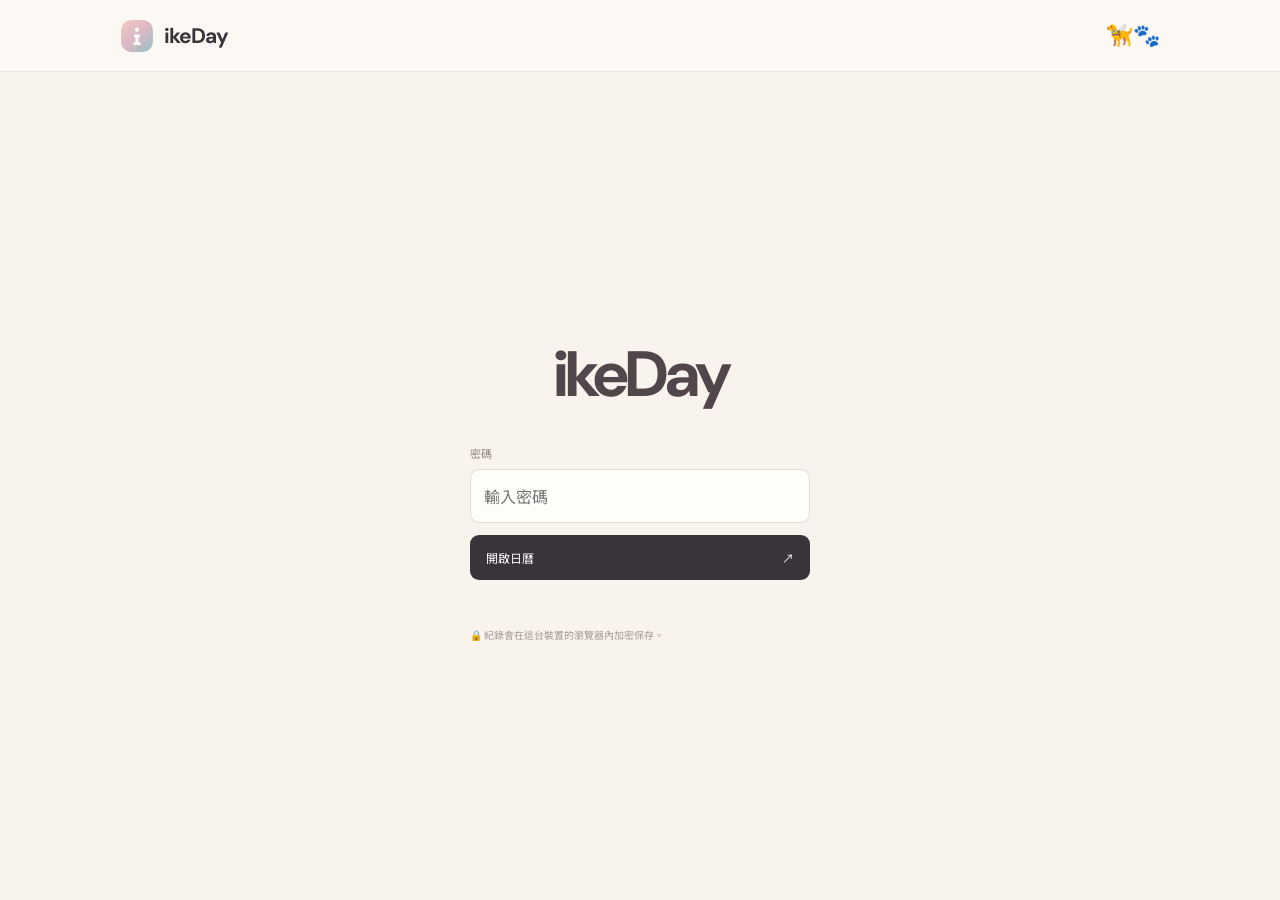
==== ikeDay/index.html @ a6bdac13 "Move subscription counter below yearly attendance and simplify label" ====
<!doctype html>
<html lang="zh-Hant">
<head>
  <meta charset="utf-8">
  <meta name="viewport" content="width=device-width, initial-scale=1, viewport-fit=cover">
  <meta name="theme-color" content="#f8f3ed">
  <title>ikeDay</title>
  <link rel="icon" href="./icon.svg" type="image/svg+xml">
  <link rel="shortcut icon" href="./icon.svg" type="image/svg+xml">
  <link rel="apple-touch-icon" sizes="180x180" href="./apple-touch-icon.png">
  <link rel="manifest" href="./site.webmanifest">
  <link rel="stylesheet" href="./styles.css">
</head>
<body>
  <header class="topbar">
    <a class="brand" href="./" aria-label="ikeDay home"><img src="./icon.svg" alt=""><span>ikeDay</span></a>
    <div class="paw-note" aria-label="dog and paw">🦮🐾</div>
  </header>
  <main>
    <section id="lockScreen" class="lock-screen">
      <div class="lock-copy">
        <h1 class="lock-brand">ikeDay</h1>
        <form id="unlockForm">
          <label for="password">密碼</label>
          <input id="password" type="password" autocomplete="current-password" placeholder="輸入密碼" required>
          <button type="submit">開啟日曆 <span>↗</span></button>
        </form>
        <p id="lockError" class="error" role="alert"></p>
        <p class="privacy-note">🔒 紀錄會在這台裝置的瀏覽器內加密保存。</p>
      </div>
    </section>
    <section id="tracker" hidden>
      <div class="intro-row">
        <div><h1>Little days, <em>big paws.</em></h1><p class="sub">2026.05.08 부터 💭</p></div>
      </div>
      <section class="calendar-card">
        <div class="calendar-head">
          <div><p class="eyebrow">YOUR CALENDAR</p><h2 id="monthLabel"></h2></div>
          <div class="month-nav"><button id="prevMonth" aria-label="上個月">‹</button><button id="nextMonth" aria-label="下個月">›</button></div>
        </div>
        <div class="weekdays"><span>日</span><span>一</span><span>二</span><span>三</span><span>四</span><span>五</span><span>六</span></div>
        <div id="calendar" class="calendar"></div>
        <div class="legend"><span><i class="yes-dot"></i> 🐾 有來</span></div>
      </section>
      <section id="markPanel" class="mark-panel" hidden>
        <div class="selected-date"><p class="eyebrow">SELECTED DAY</p><h2 id="selectedDate"></h2></div>
        <div class="mark-actions">
          <button id="markYes" class="mark-button yes">🐾 有來</button>
          <button id="clearMark" class="clear-button">取消標記</button>
        </div>
      </section>
      <section class="year-card">
        <div class="year-head"><div><h2>一年來了幾次？</h2><p>每個月收到訊息的天數 🐾</p></div><div class="year-total"><strong id="yearTotal">0</strong><span>天有來</span></div></div>
        <div id="yearChart" class="year-chart" role="img" aria-label="2026 每月有收到訊息的天數長條圖"></div>
      </section>
      <section class="subscription-card" aria-label="訂閱天數">
        <div class="subscription-copy">
          <span class="subscribe-label">subscribe by</span>
          <time datetime="2026-05-09" class="subscribe-date">2026.05.09</time>
        </div>
        <div class="subscription-count">
          <div class="year-progress" id="yearProgress" role="img" aria-label="今年已經過去的比例">
            <div class="year-progress-inner">
              <strong id="subscriptionDays">+192</strong>
              <span>days</span>
            </div>
          </div>
          <span id="yearProgressLabel" class="year-progress-label">2026 · 88%</span>
          <div class="subscription-face">૮ •𖥦• აᐝ</div>
        </div>
        <span class="bubble bubble-one" aria-hidden="true"></span>
        <span class="bubble bubble-two" aria-hidden="true"></span>
      </section>
      <section class="backup-card">
        <div><p class="eyebrow">YOUR DATA</p><h2>備份與還原</h2><p>JSON 會以密碼加密，匯入時使用相同密碼。</p></div>
        <div class="backup-actions"><button id="exportBtn">↓ 匯出 JSON</button><label class="import-button">↑ 匯入 JSON<input id="importFile" type="file" accept=".json,application/json"></label></div>
      </section>
      <button id="lockBtn" class="lock-button">鎖定日曆</button>

    </section>
  </main>
  <div id="toast" role="status"></div>
  <script src="./app.js"></script>
</body>
</html>
---- ikeDay/styles.css ----
@import url('https://fonts.googleapis.com/css2?family=DM+Mono:wght@400;500&family=DM+Sans:wght@400;500;600;700&family=Noto+Sans+TC:wght@400;500;600;700&display=swap');
:root{--ink:#39343a;--muted:#9c918d;--line:#eee5df;--paper:#fffdfa;--bg:#f8f3ed;--pink:#d99b94;--pink-light:#f8e8e3;--blue:#8da8b2;--blue-light:#eaf1f2}
*{box-sizing:border-box}body{margin:0;background:var(--bg);color:var(--ink);font-family:'Noto Sans TC',sans-serif}button,input{font:inherit}button{cursor:pointer}.topbar{height:72px;padding:0 max(22px,calc((100vw - 1040px)/2));display:flex;align-items:center;justify-content:space-between;border-bottom:1px solid var(--line);background:#fffdfa99}.brand{display:flex;align-items:center;gap:10px;color:var(--ink);text-decoration:none;font-weight:700;font-size:18px;letter-spacing:.4px}.brand img{width:40px;height:40px}.brand small{display:block;font:8px 'DM Mono';letter-spacing:1.2px;color:#a79a94;margin-top:3px}.paw-note{font-size:20px}.paw-note span{font-size:17px;margin-left:4px}main{max-width:900px;margin:0 auto;padding:48px 24px 25px}.lock-screen{min-height:calc(100vh - 145px);display:grid;grid-template-columns:1fr 1fr;gap:70px;align-items:center}.lock-art{height:390px;border-radius:190px 190px 24px 24px;background:linear-gradient(150deg,#f0d9d0,#e8e9e5 60%,#d7e3e3);position:relative;display:grid;place-items:center;overflow:hidden}.art-circle{position:absolute;width:230px;height:230px;top:58px;border-radius:50%;background:#f8e9ce;box-shadow:0 0 0 18px #fff2}.dog-emoji{position:relative;font-size:112px;transform:translateY(10px);filter:drop-shadow(0 10px 8px #59483c20)}.paw-emoji{position:absolute;right:75px;bottom:65px;font-size:43px;transform:rotate(-20deg)}.lock-copy{max-width:360px}.eyebrow{font:9px 'DM Mono';letter-spacing:1.6px;color:#b18a83;margin:0 0 10px}.lock-copy h1,.intro-row h1{font-size:clamp(38px,5vw,54px);line-height:1.13;letter-spacing:-1.5px;margin:0 0 16px}.lock-copy em,.intro-row em{font-family:Georgia,serif;font-weight:400;color:#c78e87}.intro{font-size:13px;color:#948984;line-height:1.9;margin:0 0 27px}.lock-copy form label{display:block;font:9px 'DM Mono';letter-spacing:1.4px;color:#928681;margin-bottom:8px}.lock-copy input{width:100%;padding:14px 13px;border:1px solid #e8ddd6;border-radius:9px;background:#fffdfa;outline:none}.lock-copy input:focus{border-color:#d4a19a;box-shadow:0 0 0 3px #eac6c044}.lock-copy form button{width:100%;margin-top:12px;padding:14px 16px;border:0;border-radius:9px;background:#39343a;color:white;text-align:left;font-size:12px}.lock-copy form button span{float:right}.privacy-note{font-size:10px;color:#a59a94;margin-top:20px}.error{font-size:11px;color:#b75f58;min-height:16px}#tracker{position:relative}.intro-row{display:flex;justify-content:space-between;align-items:center;margin-bottom:25px}.intro-row h1{font-size:40px;margin:0 0 8px}.sub{font-size:12px;color:#968b85;margin:0}.mascot{font-size:64px;position:relative;padding-right:12px}.mascot span{font-size:23px;position:absolute;right:0;bottom:0}.calendar-card,.mark-panel,.backup-card{background:var(--paper);border:1px solid var(--line);border-radius:16px;padding:24px 27px;margin-bottom:15px;box-shadow:0 5px 22px #59483c06}.calendar-head{display:flex;justify-content:space-between;align-items:center;margin-bottom:24px}.calendar-head h2,.backup-card h2{font-size:20px;margin:0}.month-nav{display:flex;gap:8px}.month-nav button{width:34px;height:34px;border:1px solid var(--line);border-radius:9px;background:white;color:#8c817c;font-size:21px}.weekdays,.calendar{display:grid;grid-template-columns:repeat(7,minmax(0,1fr));gap:7px}.weekdays{margin-bottom:8px}.weekdays span{text-align:center;font:10px 'DM Mono';color:#aaa09a;padding:7px}.day{height:68px;border:1px solid transparent;border-radius:10px;background:transparent;display:flex;flex-direction:column;align-items:center;justify-content:center;gap:5px;color:#5f5858}.day:disabled{opacity:.24;cursor:default}.day:not(:disabled):hover{background:#faf3ef}.day .num{font:12px 'DM Mono'}.day .mark{font-size:15px;line-height:1}.day.yes{background:var(--pink-light);border-color:#f1dcd6}.day.selected{outline:2px solid #c88e87;outline-offset:1px}.day.today .num{font-weight:700;color:#bf8079}.legend{display:flex;align-items:center;gap:18px;border-top:1px solid #f0eae5;margin-top:17px;padding-top:15px;font-size:10px;color:#8e8580}.legend span{display:flex;align-items:center;gap:6px}.yes-dot,.no-dot{width:8px;height:8px;border-radius:50%;display:inline-block}.yes-dot{background:var(--pink)}.legend-hint{margin-left:auto;color:#b1a7a1}.mark-panel{display:flex;align-items:center;justify-content:space-between;gap:20px}.selected-date h2{font:22px 'DM Mono';margin:0}.mark-actions{display:flex;align-items:center;gap:8px}.mark-button,.clear-button{border:0;border-radius:9px;padding:11px 15px;font-size:12px}.mark-button.yes{background:var(--pink-light);color:#a86e68}.clear-button{background:#f4f0ec;color:#928781}.backup-card{display:flex;justify-content:space-between;align-items:center;gap:20px}.backup-card h2{font-size:16px;margin:0 0 5px}.backup-card p:not(.eyebrow){font-size:10px;color:#a09690;margin:0}.backup-actions{display:flex;gap:8px;flex-shrink:0}.backup-actions button,.import-button{border:1px solid #e8ddd6;border-radius:9px;background:#fffdfa;color:#817671;padding:10px 13px;font-size:10px;cursor:pointer}.import-button input{display:none}footer{text-align:center;color:#b2a8a1;font:9px 'DM Mono';padding:15px}.lock-button{position:absolute;right:0;top:-3px;border:0;background:transparent;color:#a59a94;font-size:10px}#toast{position:fixed;bottom:22px;left:50%;transform:translate(-50%,15px);opacity:0;transition:.2s;background:#39343a;color:white;border-radius:9px;padding:11px 17px;font-size:11px;pointer-events:none}#toast.show{opacity:1;transform:translate(-50%,0)}[hidden]{display:none!important}
@media(max-width:700px){main{padding:32px 16px 20px}.lock-screen{min-height:unset;grid-template-columns:1fr;gap:24px;padding:8px 3px}.lock-art{height:210px;border-radius:110px 110px 18px 18px}.art-circle{width:125px;height:125px;top:25px}.dog-emoji{font-size:72px;transform:translateY(4px)}.paw-emoji{font-size:30px;right:calc(50% - 95px);bottom:25px}.lock-copy{max-width:none}.lock-copy h1{font-size:39px;margin-bottom:10px}.intro{margin-bottom:18px}.intro-row{margin-bottom:18px}.intro-row h1{font-size:30px}.sub{font-size:10px}.mascot{font-size:48px}.mascot span{font-size:18px}.calendar-card{padding:19px 13px}.calendar-head{margin-bottom:16px}.calendar-head h2{font-size:18px}.weekdays,.calendar{gap:3px}.day{height:55px;border-radius:8px}.day .mark{font-size:13px}.legend{gap:12px;font-size:9px}.legend-hint{font-size:9px}.mark-panel{align-items:flex-start;flex-direction:column;padding:18px}.mark-actions{width:100%;gap:6px}.mark-button{flex:1;padding:11px 7px}.clear-button{padding:11px 9px}.backup-card{align-items:flex-start;flex-direction:column;padding:18px}.backup-actions{width:100%}.backup-actions button,.import-button{flex:1;text-align:center}.lock-button{top:4px;right:2px}.paw-note{font-size:17px}}

.year-card{background:#fffdfa;border:1px solid #eee5df;border-radius:16px;padding:22px 26px;margin:0 0 15px;box-shadow:0 5px 22px #59483c06}.year-head{display:flex;align-items:center;justify-content:space-between}.year-head h2{font-size:19px;margin:0 0 5px}.year-head p:not(.eyebrow){font-size:10px;color:#a09690;margin:0}.year-total{width:70px;height:70px;border-radius:50%;background:#f8e8e3;display:flex;flex-direction:column;align-items:center;justify-content:center;color:#a8756e;flex-shrink:0}.year-total strong{font:24px Georgia}.year-total span{font-size:9px}.year-chart{width:100%;overflow:hidden;margin-top:13px}.year-chart svg{display:block;width:100%;height:auto;overflow:visible}
@media(max-width:700px){.year-card{padding:18px 13px}.year-head h2{font-size:17px}.year-total{width:61px;height:61px}.year-chart{margin-top:10px}}

.day.yes{background:transparent;border-color:transparent}
.day.yes .num{width:31px;height:31px;border:1.7px solid #d99b94;border-radius:50%;display:grid;place-items:center;color:#a8756e;background:#fdf5f2}
.day.yes .mark{font-size:13px}
.paw-note{font-family:'DM Sans','Noto Sans TC',sans-serif;font-size:19px;letter-spacing:0;color:#8f7772;white-space:nowrap}
@media(max-width:700px){.day.yes .num{width:29px;height:29px}}

@media(max-width:700px){.brand{font-size:14px;gap:7px}.brand img{width:32px;height:32px}.mascot{font-size:27px;white-space:nowrap;padding:0}}

/* 2026.11 visual refinements */
.paw-note{font-size:22px;letter-spacing:1px}
.day.yes{position:relative;isolation:isolate;background:transparent;border-color:transparent}
.day.yes::before{content:"";position:absolute;z-index:-1;width:46px;height:46px;border:1.6px solid #d99b94;border-radius:50%;background:#fdf5f2}
.day.yes .num{width:auto;height:auto;border:0;border-radius:0;background:transparent;color:#a8756e}
.day.yes .mark{font-size:13px}
.calendar-card{touch-action:pan-y}
@media(max-width:700px){.day.yes::before{width:42px;height:42px}.paw-note{font-size:19px}}


/* ikeDay wordmark and minimal lock screen */
.brand{font-family:'DM Sans',sans-serif;font-size:21px;font-weight:700;letter-spacing:-1.1px}
.brand img{width:34px;height:34px}
.lock-screen{min-height:calc(100vh - 145px);display:flex;align-items:center;justify-content:center}
.lock-copy{width:min(100%,340px);max-width:340px}
.lock-copy .lock-brand{font-family:'DM Sans',sans-serif;font-size:64px;font-weight:700;letter-spacing:-4px;line-height:1;margin:0 0 38px;text-align:center;color:#51464a}
.lock-copy form label{font-family:'Noto Sans TC',sans-serif;font-size:11px;letter-spacing:.04em}
.paw-note{font-size:22px;letter-spacing:0}
@media(max-width:700px){
  .brand{font-size:19px}
  .brand img{width:31px;height:31px}
  .lock-screen{min-height:calc(100vh - 125px);padding:0 8px}
  .lock-copy .lock-brand{font-size:58px;margin-bottom:34px}
}

/* Subscription day counter — soft bubble card */
.subscription-card{position:relative;isolation:isolate;overflow:hidden;display:flex;align-items:center;justify-content:space-between;gap:20px;margin:12px 0 24px;padding:23px 27px;border:1px solid #f0dcd8;border-radius:22px;background:linear-gradient(125deg,#fffaf8 0%,#f9e9e6 54%,#edf2f1 100%);box-shadow:0 7px 24px #59483c08}
.subscription-copy{position:relative;z-index:1}
.subscription-copy .eyebrow{margin-bottom:8px;color:#bd8d87}
.subscription-copy h2{margin:0 0 6px;font-size:17px;letter-spacing:.02em;color:#65565a}
.subscription-copy p:last-child{margin:0;font-size:10px;color:#a28f8c}
.subscription-count{position:relative;z-index:1;min-width:116px;text-align:center;color:#a8756e}
.subscription-count strong{display:block;font:500 38px/1 'DM Sans',sans-serif;letter-spacing:-1.5px}
.subscription-count>span{display:block;margin-top:3px;font:9px 'DM Mono',monospace;letter-spacing:2px;text-transform:uppercase;color:#b99a96}
.subscription-face{margin-top:8px;font-size:13px;color:#a88988;letter-spacing:.5px}
.subscription-card .bubble{position:absolute;z-index:-1;border-radius:50%;background:#fff9;box-shadow:inset 0 0 0 1px #fff9}
.subscription-card .bubble-one{width:82px;height:82px;right:105px;top:-39px}
.subscription-card .bubble-two{width:35px;height:35px;right:25px;bottom:-12px}
@media(max-width:700px){.subscription-card{margin:10px 0 20px;padding:19px 17px;border-radius:18px;gap:10px}.subscription-copy h2{font-size:15px}.subscription-copy p:last-child{font-size:9px}.subscription-count{min-width:100px}.subscription-count strong{font-size:34px}.subscription-face{font-size:12px}}
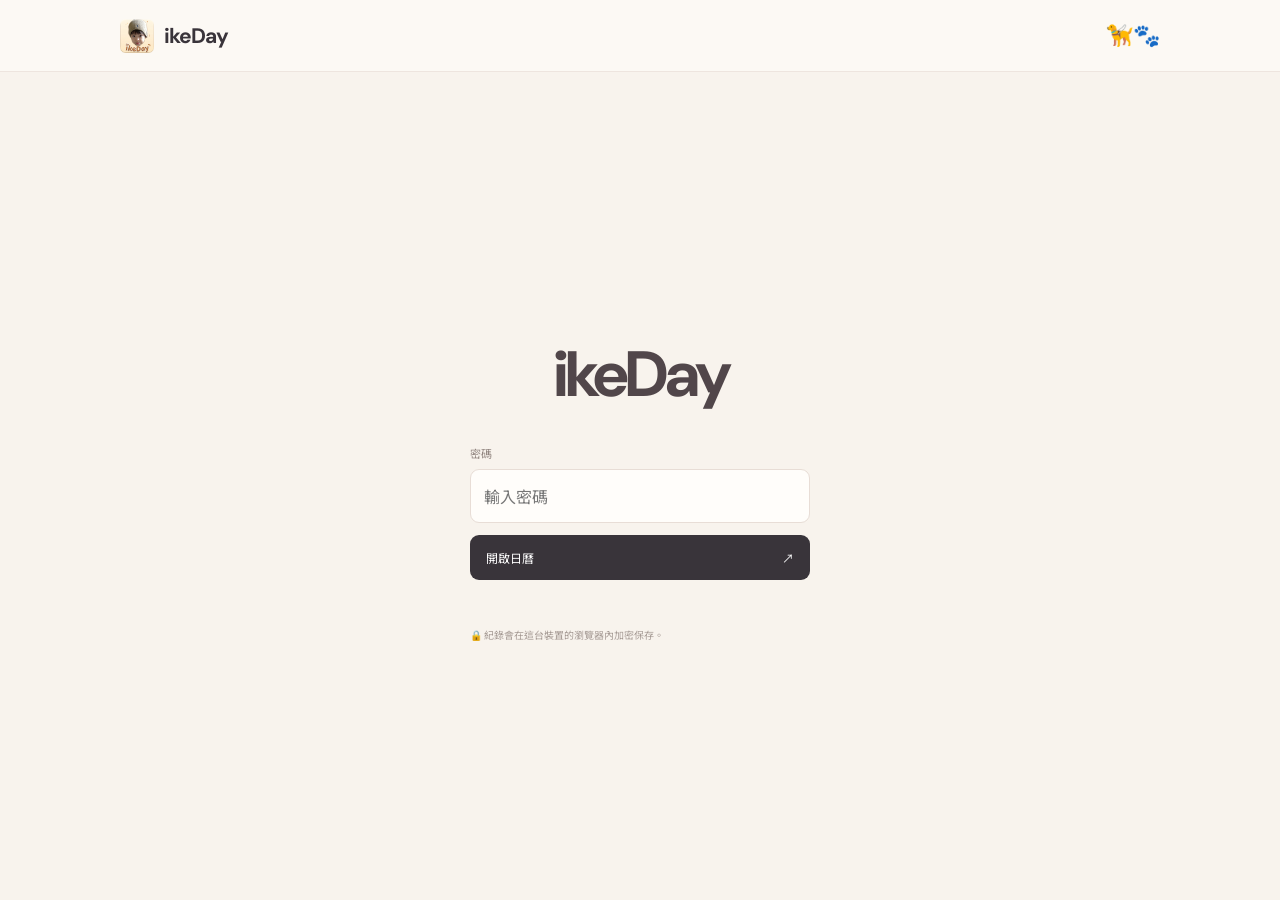
==== commit d51d1928: "Use appicon.png for favicon, touch icon and header logo" ====
--- a/ikeDay/index.html
+++ b/ikeDay/index.html
@@ -5,15 +5,15 @@
   <meta name="viewport" content="width=device-width, initial-scale=1, viewport-fit=cover">
   <meta name="theme-color" content="#f8f3ed">
   <title>ikeDay</title>
-  <link rel="icon" href="./icon.svg" type="image/svg+xml">
-  <link rel="shortcut icon" href="./icon.svg" type="image/svg+xml">
-  <link rel="apple-touch-icon" sizes="180x180" href="./apple-touch-icon.png">
+  <link rel="icon" href="./appicon.png" type="image/svg+xml">
+  <link rel="shortcut icon" href="./appicon.png" type="image/svg+xml">
+  <link rel="apple-touch-icon" sizes="180x180" href="./appicon.png">
   <link rel="manifest" href="./site.webmanifest">
   <link rel="stylesheet" href="./styles.css">
 </head>
 <body>
   <header class="topbar">
-    <a class="brand" href="./" aria-label="ikeDay home"><img src="./icon.svg" alt=""><span>ikeDay</span></a>
+    <a class="brand" href="./" aria-label="ikeDay home"><img src="./appicon.png" alt=""><span>ikeDay</span></a>
     <div class="paw-note" aria-label="dog and paw">🦮🐾</div>
   </header>
   <main>
--- a/ikeDay/styles.css
+++ b/ikeDay/styles.css
@@ -53,3 +53,29 @@
 .subscription-card .bubble-one{width:82px;height:82px;right:105px;top:-39px}
 .subscription-card .bubble-two{width:35px;height:35px;right:25px;bottom:-12px}
 @media(max-width:700px){.subscription-card{margin:10px 0 20px;padding:19px 17px;border-radius:18px;gap:10px}.subscription-copy h2{font-size:15px}.subscription-copy p:last-child{font-size:9px}.subscription-count{min-width:100px}.subscription-count strong{font-size:34px}.subscription-face{font-size:12px}}
+
+
+/* Subscription counter repositioned under yearly attendance chart */
+.subscription-card{margin:0 0 15px;padding:21px 26px;min-height:158px}
+.subscription-copy{display:flex;flex-direction:column;align-items:flex-start;gap:5px}
+.subscribe-label{font:italic 500 23px/1.15 Georgia,'Times New Roman',serif;letter-spacing:.15px;color:#8d7778}
+.subscribe-date{font:500 12px 'DM Mono',monospace;letter-spacing:2px;color:#b18a83}
+.subscription-count{display:flex;flex-direction:column;align-items:center;gap:4px;min-width:130px}
+.year-progress{width:112px;height:112px;border-radius:50%;display:grid;place-items:center;padding:7px;box-shadow:0 4px 14px #b8877b16}
+.year-progress-inner{width:100%;height:100%;border-radius:50%;background:#fffaf8;display:flex;flex-direction:column;align-items:center;justify-content:center;box-shadow:inset 0 0 0 1px #fff}
+.year-progress-inner strong{font:500 29px/1 'DM Sans',sans-serif;letter-spacing:-1px;color:#a8756e}
+.year-progress-inner span{margin-top:4px;font:9px 'DM Mono',monospace;letter-spacing:1.5px;color:#b99a96;text-transform:uppercase}
+.year-progress-label{font:9px 'DM Mono',monospace;letter-spacing:1px;color:#b99a96}
+.subscription-face{margin-top:3px}
+.subscription-card .bubble-one{right:118px;top:-39px}
+.subscription-card .bubble-two{right:25px;bottom:-12px}
+@media(max-width:700px){
+  .subscription-card{min-height:138px;padding:17px 16px;gap:8px}
+  .subscribe-label{font-size:19px}
+  .subscribe-date{font-size:10px;letter-spacing:1.3px}
+  .subscription-count{min-width:105px}
+  .year-progress{width:94px;height:94px;padding:6px}
+  .year-progress-inner strong{font-size:25px}
+  .year-progress-label{font-size:8px}
+  .subscription-face{font-size:11px}
+}
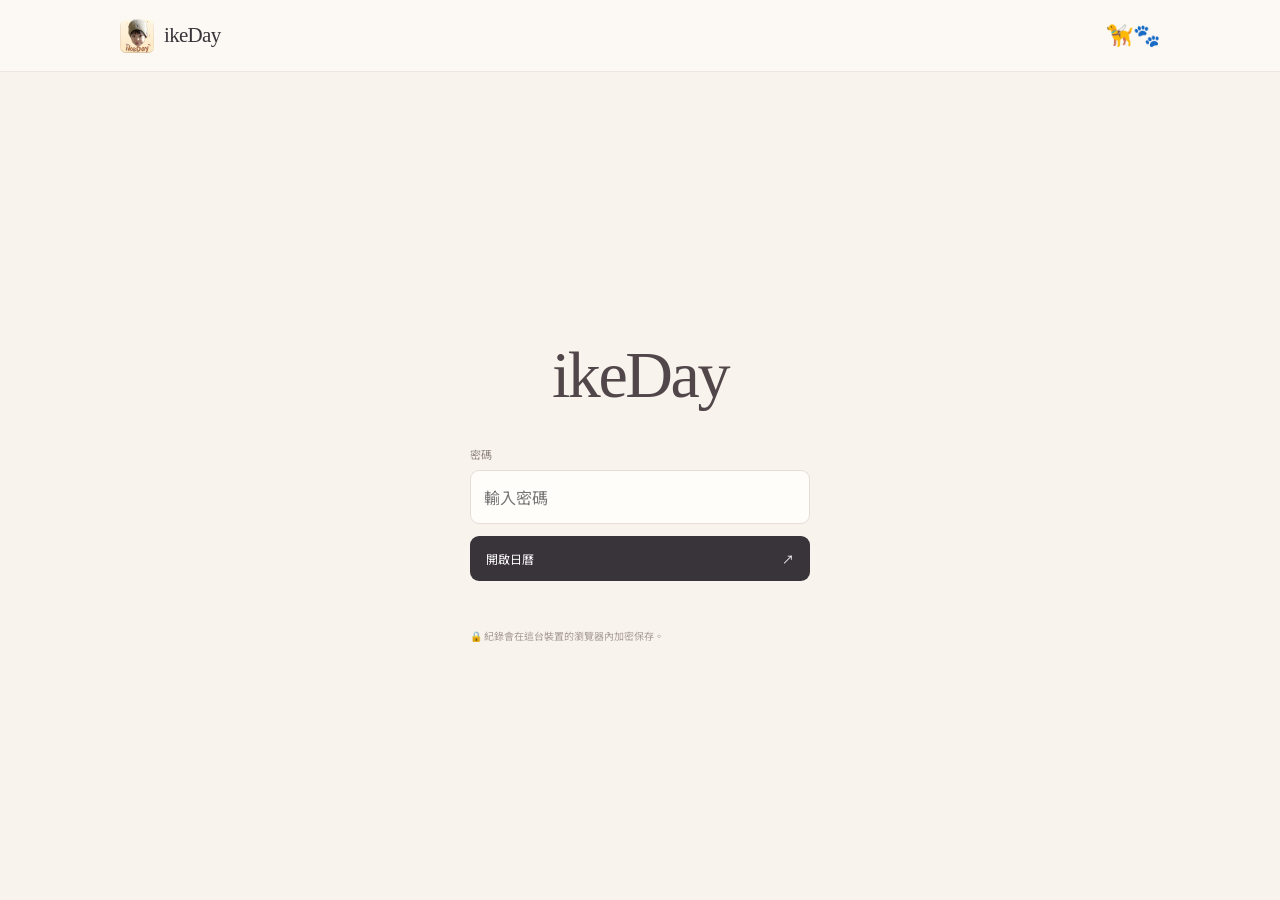
==== commit 3df9757a: "Center weekday total and simplify subscription day label" ====
--- a/ikeDay/index.html
+++ b/ikeDay/index.html
@@ -53,23 +53,22 @@
         <div class="year-head"><div><h2>一年來了幾次？</h2><p>每個月收到訊息的天數 🐾</p></div><div class="year-total"><strong id="yearTotal">0</strong><span>天有來</span></div></div>
         <div id="yearChart" class="year-chart" role="img" aria-label="2026 每月有收到訊息的天數長條圖"></div>
       </section>
-      <section class="subscription-card" aria-label="訂閱天數">
-        <div class="subscription-copy">
-          <span class="subscribe-label">subscribe by</span>
-          <time datetime="2026-05-09" class="subscribe-date">2026.05.09</time>
+      <section class="subscription-card" aria-label="訂閱天數與統計">
+        <div class="stat-orbit year-orbit">
+          <div class="year-progress" id="yearProgress" role="img" aria-label="今年已經過去的比例">
+            <div class="year-progress-inner">
+              <span id="yearPercentValue" class="year-percent-value">88</span><span class="year-percent-symbol">%</span>
+            </div>
+          </div>
+        </div>
+        <div class="stat-orbit weekday-orbit">
+          <div class="weekday-progress" id="weekdayProgress" role="img" aria-label="週一至週日收到訊息的分布"><div class="weekday-progress-inner"><strong id="weekdayTotal">0</strong><span>days</span></div></div>
         </div>
         <div class="subscription-count">
-          <div class="year-progress" id="yearProgress" role="img" aria-label="今年已經過去的比例">
-            <div class="year-progress-inner">
-              <strong id="subscriptionDays">+192</strong>
-              <span>days</span>
-            </div>
-          </div>
-          <span id="yearProgressLabel" class="year-progress-label">2026 · 88%</span>
-          <div class="subscription-face">૮ •𖥦• აᐝ</div>
+          <strong id="subscriptionDays">+192</strong>
+          <span class="days-word">♡</span>
+          <span class="subscribe-date">by 2026.5.9</span>
         </div>
-        <span class="bubble bubble-one" aria-hidden="true"></span>
-        <span class="bubble bubble-two" aria-hidden="true"></span>
       </section>
       <section class="backup-card">
         <div><p class="eyebrow">YOUR DATA</p><h2>備份與還原</h2><p>JSON 會以密碼加密，匯入時使用相同密碼。</p></div>
--- a/ikeDay/styles.css
+++ b/ikeDay/styles.css
@@ -79,3 +79,36 @@
   .year-progress-label{font-size:8px}
   .subscription-face{font-size:11px}
 }
+
+
+/* Refined serif ikeDay wordmark */
+.brand,.lock-copy .lock-brand{font-family:Georgia,'Times New Roman',serif!important;font-weight:400!important;letter-spacing:-.7px!important}
+.brand{font-size:21px!important}
+.lock-copy .lock-brand{font-size:66px!important;letter-spacing:-2.4px!important}
+@media(max-width:700px){.brand{font-size:19px!important}.lock-copy .lock-brand{font-size:60px!important}}
+
+/* Three-part subscription dashboard: year, weekdays, total days */
+.subscription-card{display:grid;grid-template-columns:1fr 1fr 1.12fr;align-items:center;justify-items:center;gap:0;min-height:126px;margin:0 0 15px;padding:16px 13px;border:1px solid #f0e5df;border-radius:19px;background:linear-gradient(115deg,#fffaf8 0%,#fbf5f1 53%,#f2f6f5 100%);box-shadow:0 5px 20px #59483c06}
+.stat-orbit{width:100%;display:flex;align-items:center;justify-content:center;min-width:0}
+.year-progress,.weekday-progress{width:82px;height:82px;border-radius:50%;display:grid;place-items:center;flex:0 0 auto}
+.year-progress{padding:7px;box-shadow:0 3px 12px #bd8b8314}
+.year-progress-inner{width:100%;height:100%;border-radius:50%;background:#fffdfa;display:flex;align-items:baseline;justify-content:center;padding-top:26px;box-shadow:inset 0 0 0 1px #fff}
+.year-percent-value{font:500 23px/1 'DM Sans',sans-serif;letter-spacing:-1px;color:#a8756e}
+.year-percent-symbol{font:400 10px/1 'DM Sans',sans-serif;color:#b99a96;margin-left:1px;transform:translateY(1px)}
+.weekday-progress svg{display:block;width:100%;height:100%;overflow:visible}
+.subscription-count{width:100%;min-width:0;display:flex;flex-direction:column;align-items:center;justify-content:center;gap:2px;text-align:center;color:#a8756e}
+.subscription-count strong{font:400 31px/1 Georgia,'Times New Roman',serif;letter-spacing:-1px;color:#a8756e}
+.subscription-count .days-word{font:italic 15px/1.1 Georgia,'Times New Roman',serif;letter-spacing:.4px;color:#a98783}
+.subscription-count .subscribe-date{font:9px/1.3 'DM Mono',monospace;letter-spacing:.5px;color:#b5a09a;margin-top:5px}
+.subscription-face,.subscription-card .bubble{display:none}
+@media(max-width:700px){
+ .subscription-card{min-height:108px;padding:12px 6px;grid-template-columns:1fr 1fr 1.12fr;border-radius:17px}
+ .year-progress,.weekday-progress{width:67px;height:67px}
+ .year-progress{padding:6px}
+ .year-progress-inner{padding-top:21px}
+ .year-percent-value{font-size:19px}
+ .year-percent-symbol{font-size:9px}
+ .subscription-count strong{font-size:27px}
+ .subscription-count .days-word{font-size:13px}
+ .subscription-count .subscribe-date{font-size:8px;letter-spacing:0}
+}
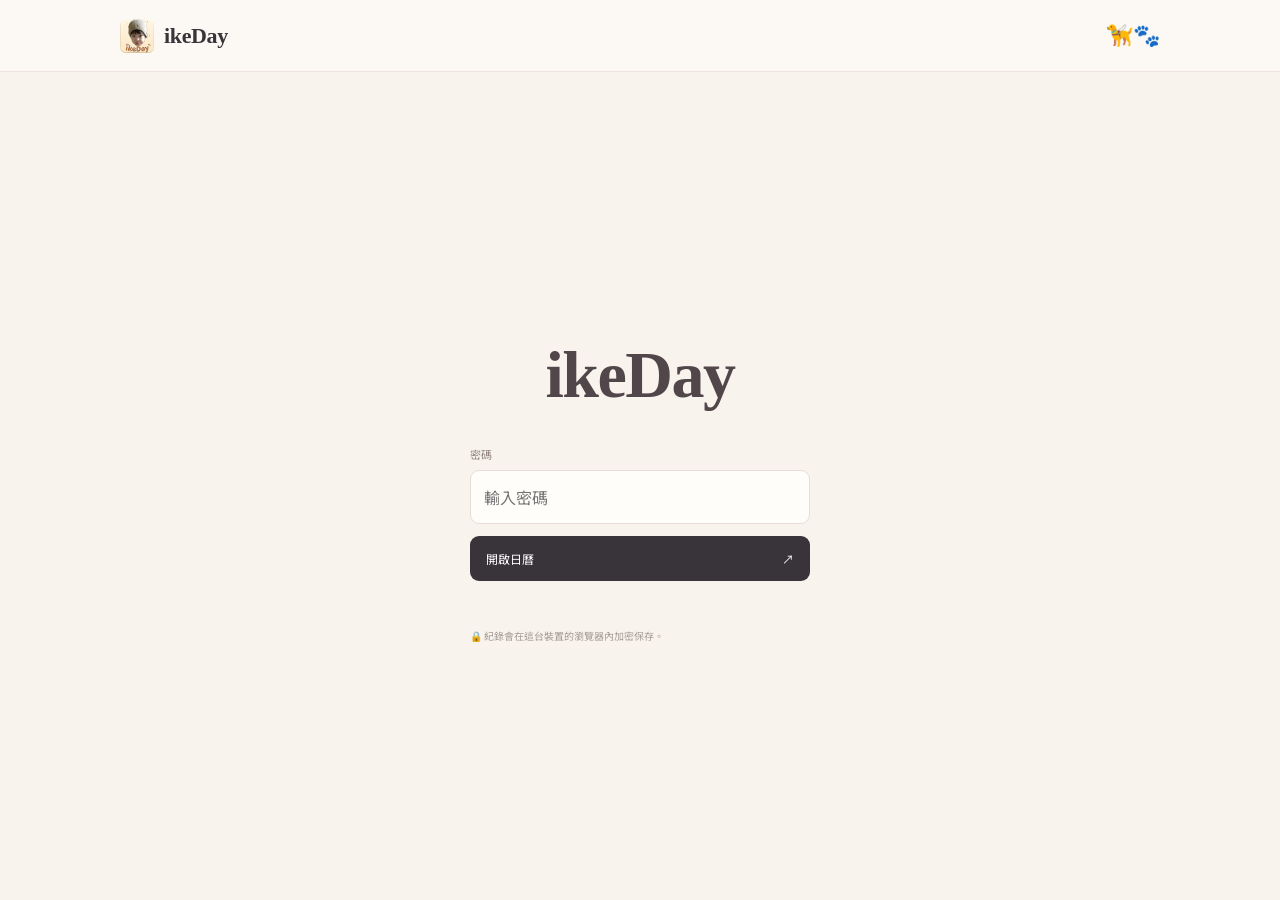
==== commit a3406fb0: "Remove weekday total and heart; put subscription count in centered filled bubble" ====
--- a/ikeDay/index.html
+++ b/ikeDay/index.html
@@ -62,11 +62,10 @@
           </div>
         </div>
         <div class="stat-orbit weekday-orbit">
-          <div class="weekday-progress" id="weekdayProgress" role="img" aria-label="週一至週日收到訊息的分布"><div class="weekday-progress-inner"><strong id="weekdayTotal">0</strong><span>days</span></div></div>
+          <div class="weekday-progress" id="weekdayProgress" role="img" aria-label="週一至週日收到訊息的比例分布"></div>
         </div>
         <div class="subscription-count">
-          <strong id="subscriptionDays">+192</strong>
-          <span class="days-word">♡</span>
+          <div class="days-bubble"><strong id="subscriptionDays">+192</strong></div>
           <span class="subscribe-date">by 2026.5.9</span>
         </div>
       </section>
--- a/ikeDay/styles.css
+++ b/ikeDay/styles.css
@@ -112,3 +112,151 @@
  .subscription-count .days-word{font-size:13px}
  .subscription-count .subscribe-date{font-size:8px;letter-spacing:0}
 }
+
+/* Final donut alignment and high-contrast serif wordmark */
+@import url('https://fonts.googleapis.com/css2?family=Playfair+Display:wght@500;600;700&display=swap');
+.brand,.lock-copy .lock-brand{font-family:'Playfair Display',Georgia,serif!important;font-weight:600!important;letter-spacing:-.35px!important}
+.brand{font-size:22px!important}
+.lock-copy .lock-brand{font-size:66px!important;letter-spacing:-1.5px!important}
+.subscription-card{grid-template-columns:1fr 1fr 1.12fr;align-items:center;justify-items:stretch;min-height:126px;padding:16px 12px;gap:0}
+.stat-orbit{width:100%;min-width:0;display:flex;align-items:center;justify-content:center}
+.year-progress,.weekday-progress{position:relative;width:84px!important;height:84px!important;min-width:84px;min-height:84px;max-width:84px;max-height:84px;aspect-ratio:1/1;border-radius:50%;flex:0 0 84px;display:grid;place-items:center;overflow:hidden}
+.year-progress{padding:11px!important;box-shadow:none}
+.year-progress-inner,.weekday-progress-inner{position:relative;z-index:1;width:100%;height:100%;min-width:0;min-height:0;border-radius:50%;background:#fffdfa;display:flex;flex-direction:row;align-items:center;justify-content:center;padding:0!important;gap:1px;box-shadow:none}
+.year-percent-value{font:600 23px/1 'DM Sans',sans-serif!important;letter-spacing:-1px;color:#a8756e}
+.year-percent-symbol{font:500 10px/1 'DM Sans',sans-serif!important;color:#b99a96;margin:0!important;align-self:center;transform:translateY(4px)}
+.weekday-progress svg{position:absolute;inset:0;display:block;width:100%;height:100%;overflow:visible;z-index:0}
+.weekday-progress-inner{position:absolute;inset:11px;width:auto;height:auto;z-index:1;flex-direction:column;gap:1px}
+.weekday-progress-inner strong{font:600 20px/1 'DM Sans',sans-serif;color:#9b826e}
+.weekday-progress-inner span{font:8px/1 'DM Mono',monospace;letter-spacing:.7px;color:#b6a18e;text-transform:uppercase}
+.subscription-count{width:100%;min-width:0;display:flex;align-items:center;justify-content:center;gap:2px}
+.subscription-count strong{font:600 31px/1 'Playfair Display',Georgia,serif;letter-spacing:-.8px}
+.subscription-count .days-word{font:600 23px/1 'Playfair Display',Georgia,serif;font-style:normal;color:#b58e83;margin-top:1px}
+.subscription-count .subscribe-date{font:9px/1.3 'DM Mono',monospace;letter-spacing:.4px;color:#b5a09a;margin-top:5px}
+@media(max-width:700px){
+ .subscription-card{min-height:108px;padding:12px 5px;grid-template-columns:1fr 1fr 1.12fr}
+ .year-progress,.weekday-progress{width:72px!important;height:72px!important;min-width:72px;min-height:72px;max-width:72px;max-height:72px;flex-basis:72px}
+ .year-progress{padding:9px!important}
+ .weekday-progress-inner{inset:9px}
+ .year-percent-value{font-size:20px!important}
+ .year-percent-symbol{font-size:9px!important}
+ .weekday-progress-inner strong{font-size:17px}
+ .subscription-count strong{font-size:25px}
+ .subscription-count .days-word{font-size:20px}
+ .subscription-count .subscribe-date{font-size:7px;letter-spacing:0}
+ .brand{font-size:19px!important}
+ .lock-copy .lock-brand{font-size:60px!important}
+}
+
+
+/* Unified date/count typography and mathematically matched donut rings */
+.subscription-card .year-percent-value,
+.subscription-card .year-percent-symbol,
+.subscription-card .weekday-progress-inner strong,
+.subscription-card .weekday-progress-inner span,
+.subscription-card .subscription-count strong,
+.subscription-card .subscription-count .days-word,
+.subscription-card .subscription-count .subscribe-date{
+  font-family:'DM Sans','Noto Sans TC',sans-serif!important;
+}
+.subscription-card .year-progress,
+.subscription-card .weekday-progress{
+  box-sizing:border-box!important;
+  width:84px!important;height:84px!important;
+  min-width:84px!important;min-height:84px!important;
+  max-width:84px!important;max-height:84px!important;
+  flex:0 0 84px!important;
+  aspect-ratio:1/1!important;
+  border-radius:50%!important;
+}
+.subscription-card .year-progress{
+  padding:11px!important;
+  display:grid!important;
+  place-items:center!important;
+}
+.subscription-card .year-progress-inner{
+  position:static!important;
+  width:62px!important;height:62px!important;
+  min-width:62px!important;min-height:62px!important;
+  padding:0!important;margin:0!important;
+  display:flex!important;flex-direction:row!important;
+  align-items:center!important;justify-content:center!important;
+  gap:1px!important;border-radius:50%!important;
+}
+.subscription-card .weekday-progress{
+  position:relative!important;
+  display:block!important;
+  overflow:hidden!important;
+}
+.subscription-card .weekday-progress svg{
+  position:absolute!important;inset:0!important;
+  display:block!important;width:84px!important;height:84px!important;
+  z-index:0!important;
+}
+.subscription-card .weekday-progress-inner{
+  position:absolute!important;inset:11px!important;
+  width:62px!important;height:62px!important;
+  min-width:62px!important;min-height:62px!important;
+  padding:0!important;margin:0!important;
+  display:flex!important;flex-direction:column!important;
+  align-items:center!important;justify-content:center!important;
+  gap:2px!important;border-radius:50%!important;
+  background:#fffdfa!important;z-index:1!important;
+}
+.subscription-card .year-percent-value{font-size:23px!important;line-height:1!important;font-weight:600!important}
+.subscription-card .year-percent-symbol{font-size:10px!important;line-height:1!important;font-weight:500!important;transform:translateY(4px)!important}
+.subscription-card .weekday-progress-inner strong{font-size:20px!important;line-height:1!important;font-weight:600!important}
+.subscription-card .weekday-progress-inner span{font-size:8px!important;line-height:1!important;letter-spacing:.7px!important}
+.subscription-card .subscription-count strong{font-size:27px!important;line-height:1!important;font-weight:600!important}
+.subscription-card .subscription-count .days-word{font-size:21px!important;line-height:1!important;font-weight:600!important}
+.subscription-card .subscription-count .subscribe-date{font-size:9px!important;line-height:1.3!important;font-weight:400!important;letter-spacing:.3px!important}
+@media(max-width:700px){
+ .subscription-card .year-progress,.subscription-card .weekday-progress{
+  width:72px!important;height:72px!important;
+  min-width:72px!important;min-height:72px!important;
+  max-width:72px!important;max-height:72px!important;
+  flex-basis:72px!important;
+ }
+ .subscription-card .year-progress{padding:9px!important}
+ .subscription-card .year-progress-inner,
+ .subscription-card .weekday-progress-inner{
+  width:54px!important;height:54px!important;
+  min-width:54px!important;min-height:54px!important;
+ }
+ .subscription-card .weekday-progress-inner{inset:9px!important}
+ .subscription-card .weekday-progress svg{width:72px!important;height:72px!important}
+ .subscription-card .year-percent-value{font-size:20px!important}
+ .subscription-card .year-percent-symbol{font-size:9px!important}
+ .subscription-card .weekday-progress-inner strong{font-size:17px!important}
+ .subscription-card .subscription-count strong{font-size:25px!important}
+ .subscription-card .subscription-count .days-word{font-size:19px!important}
+ .subscription-card .subscription-count .subscribe-date{font-size:7px!important}
+}
+
+
+/* Shared old-style numerals for the four attendance/count figures */
+@import url('https://fonts.googleapis.com/css2?family=Source+Serif+4:opsz,wght@8..60,400;8..60,500;8..60,600&display=swap');
+.year-total strong,
+.subscription-card .year-percent-value,
+.subscription-card .weekday-progress-inner strong,
+.subscription-card .subscription-count strong {
+  font-family:'Source Serif 4', Georgia, serif!important;
+  font-size:25px!important;
+  font-weight:500!important;
+  font-variant-numeric:oldstyle-nums!important;
+  font-feature-settings:"onum" 1!important;
+  font-optical-sizing:auto;
+  font-variant-ligatures:common-ligatures;
+  line-height:1!important;
+  letter-spacing:0!important;
+}
+.year-total strong{font-size:25px!important}
+.subscription-card .year-percent-value{font-size:25px!important}
+.subscription-card .weekday-progress-inner strong{font-size:25px!important}
+.subscription-card .subscription-count strong{font-size:25px!important}
+@media(max-width:700px){
+  .year-total strong,
+  .subscription-card .year-percent-value,
+  .subscription-card .weekday-progress-inner strong,
+  .subscription-card .subscription-count strong{font-size:25px!important}
+}
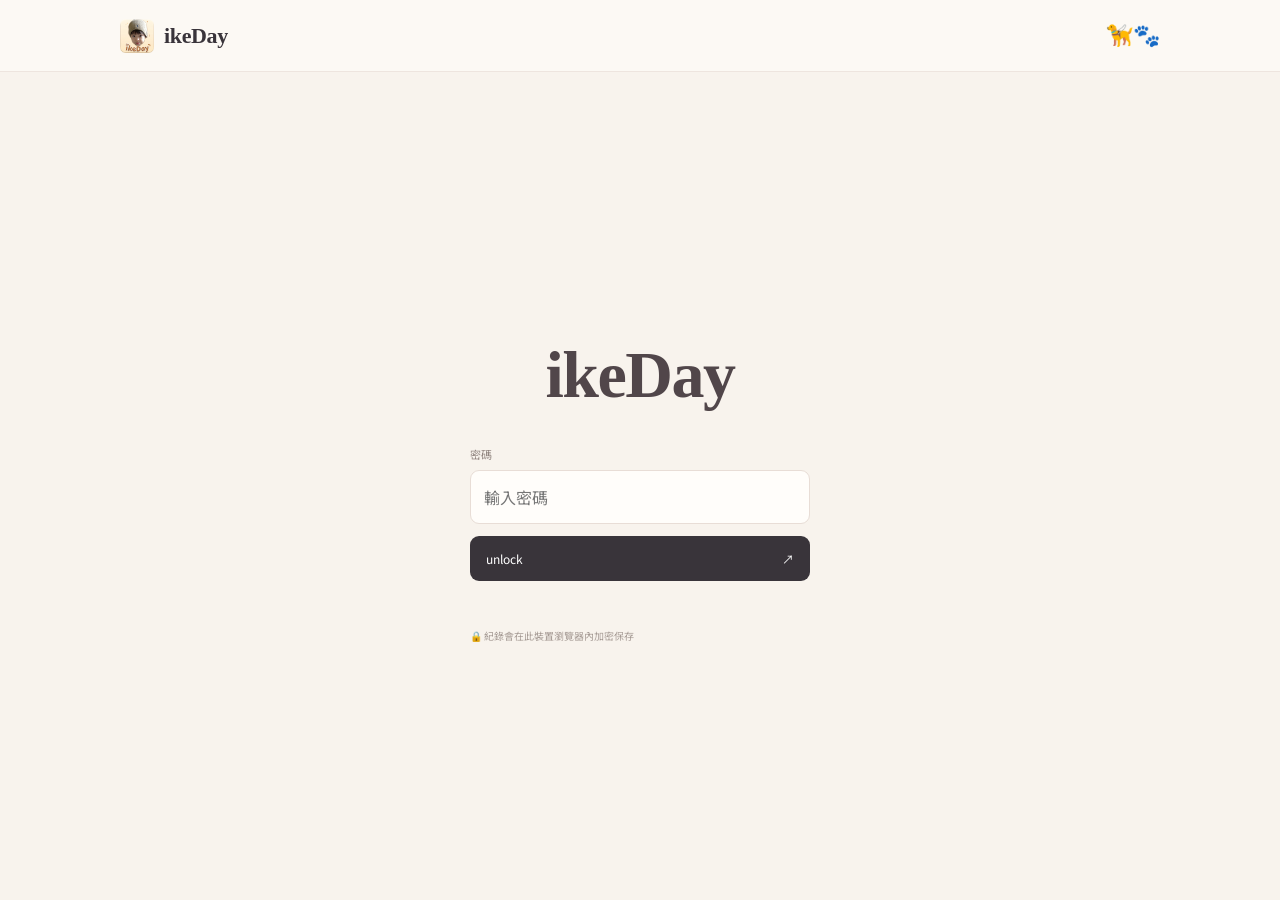
==== commit e148429e: "Change button text and update privacy note Updated button text and privacy note for clarity." ====
--- a/ikeDay/index.html
+++ b/ikeDay/index.html
@@ -23,10 +23,10 @@
         <form id="unlockForm">
           <label for="password">密碼</label>
           <input id="password" type="password" autocomplete="current-password" placeholder="輸入密碼" required>
-          <button type="submit">開啟日曆 <span>↗</span></button>
+          <button type="submit">unlock <span>↗</span></button>
         </form>
         <p id="lockError" class="error" role="alert"></p>
-        <p class="privacy-note">🔒 紀錄會在這台裝置的瀏覽器內加密保存。</p>
+        <p class="privacy-note">🔒 紀錄會在此裝置瀏覽器內加密保存</p>
       </div>
     </section>
     <section id="tracker" hidden>
@@ -50,7 +50,7 @@
         </div>
       </section>
       <section class="year-card">
-        <div class="year-head"><div><h2>一年來了幾次？</h2><p>每個月收到訊息的天數 🐾</p></div><div class="year-total"><strong id="yearTotal">0</strong><span>天有來</span></div></div>
+        <div class="year-head"><div class="year-heading"><div class="year-title-row"><h2>一年來了幾次？</h2><div class="year-nav"><button id="prevYear" aria-label="上一年">‹</button><span id="yearLabel">2026</span><button id="nextYear" aria-label="下一年">›</button></div></div><p>每月DM天數 🐾</p></div><div class="year-total"><strong id="yearTotal">0</strong><span>天有來</span></div></div>
         <div id="yearChart" class="year-chart" role="img" aria-label="2026 每月有收到訊息的天數長條圖"></div>
       </section>
       <section class="subscription-card" aria-label="訂閱天數與統計">
@@ -80,4 +80,4 @@
   <div id="toast" role="status"></div>
   <script src="./app.js"></script>
 </body>
-</html>+</html>
--- a/ikeDay/styles.css
+++ b/ikeDay/styles.css
@@ -260,3 +260,202 @@
   .subscription-card .weekday-progress-inner strong,
   .subscription-card .subscription-count strong{font-size:25px!important}
 }
+
+
+/* High-contrast Old Style Figures for the primary date counters */
+@import url('https://fonts.googleapis.com/css2?family=Bodoni+Moda:opsz,wght@6..96,500;6..96,600;6..96,700;6..96,800;6..96,900&display=swap');
+.year-total strong,
+.subscription-card .year-percent-value,
+.subscription-card .subscription-count strong{
+  font-family:'Bodoni Moda',Georgia,serif!important;
+  font-variant-numeric:oldstyle-nums!important;
+  font-feature-settings:"onum" 1!important;
+  font-optical-sizing:auto!important;
+  font-weight:700!important;
+  font-size:25px!important;
+  line-height:1!important;
+  letter-spacing:-.4px!important;
+}
+.subscription-card .weekday-progress-inner{display:none!important}
+.subscription-card .weekday-progress{
+  position:relative!important;
+  display:block!important;
+  width:84px!important;height:84px!important;
+  min-width:84px!important;min-height:84px!important;
+  max-width:84px!important;max-height:84px!important;
+  flex:0 0 84px!important;
+  overflow:visible!important;
+}
+.subscription-card .weekday-progress svg{
+  display:block!important;
+  position:absolute!important;inset:0!important;
+  width:100%!important;height:100%!important;
+  overflow:visible!important;
+}
+.subscription-card .subscription-count{
+  display:flex!important;
+  flex-direction:column!important;
+  align-items:center!important;
+  justify-content:center!important;
+  gap:6px!important;
+  min-width:0!important;
+}
+.subscription-card .days-bubble{
+  width:76px;height:76px;
+  border-radius:50%;
+  display:flex;align-items:center;justify-content:center;
+  background:radial-gradient(circle at 34% 27%,#f8e5d9 0%,#e9bdb2 66%,#d99b94 100%);
+  box-shadow:inset -5px -6px 13px #b77f7930,inset 3px 3px 9px #fff9;
+}
+.subscription-card .days-bubble strong{
+  display:block;
+  width:100%;
+  text-align:center;
+  font-family:'Bodoni Moda',Georgia,serif!important;
+  font-variant-numeric:oldstyle-nums!important;
+  font-feature-settings:"onum" 1!important;
+  font-size:25px!important;
+  font-weight:700!important;
+  line-height:1!important;
+  letter-spacing:-.4px!important;
+  color:#865e59!important;
+}
+.subscription-card .subscription-count .subscribe-date{
+  margin:0!important;
+  font-family:'DM Sans','Noto Sans TC',sans-serif!important;
+  font-size:9px!important;
+  letter-spacing:.3px!important;
+}
+@media(max-width:700px){
+  .subscription-card .weekday-progress{
+    width:72px!important;height:72px!important;
+    min-width:72px!important;min-height:72px!important;
+    max-width:72px!important;max-height:72px!important;
+    flex-basis:72px!important;
+  }
+  .subscription-card .days-bubble{width:66px;height:66px}
+  .subscription-card .days-bubble strong{font-size:25px!important}
+  .subscription-card .subscription-count .subscribe-date{font-size:7px!important}
+}
+
+
+/* Final numeric typography: stronger Bodoni contrast with old-style figures */
+.year-total strong,
+.subscription-card .year-percent-value,
+.subscription-card .subscription-count strong{
+  font-family:'Bodoni Moda',Georgia,serif!important;
+  font-variant-numeric:oldstyle-nums!important;
+  font-feature-settings:"onum" 1!important;
+  font-optical-sizing:auto!important;
+  font-weight:800!important;
+  font-size:25px!important;
+  line-height:1!important;
+  letter-spacing:-.35px!important;
+}
+.subscription-card .days-bubble{
+  width:76px!important;height:76px!important;
+  min-width:76px!important;min-height:76px!important;
+  display:flex!important;align-items:center!important;justify-content:center!important;
+  border-radius:50%!important;
+  background:#E9DCC7!important;
+  box-shadow:none!important;
+}
+.subscription-card .days-bubble strong{
+  display:block!important;width:100%!important;
+  margin:0!important;padding:0!important;text-align:center!important;
+  font-family:'Bodoni Moda',Georgia,serif!important;
+  font-variant-numeric:oldstyle-nums!important;
+  font-feature-settings:"onum" 1!important;
+  font-size:25px!important;font-weight:800!important;
+  line-height:1!important;letter-spacing:-.35px!important;
+  color:#865e59!important;
+}
+.subscription-card .weekday-progress{
+  width:84px!important;height:84px!important;
+  min-width:84px!important;min-height:84px!important;
+  max-width:84px!important;max-height:84px!important;
+  flex:0 0 84px!important;overflow:hidden!important;
+  border-radius:50%!important;
+}
+.subscription-card .weekday-progress svg{
+  position:static!important;display:block!important;
+  width:100%!important;height:100%!important;overflow:hidden!important;
+}
+@media(max-width:700px){
+  .subscription-card .days-bubble{width:66px!important;height:66px!important;min-width:66px!important;min-height:66px!important}
+  .subscription-card .weekday-progress{width:72px!important;height:72px!important;min-width:72px!important;min-height:72px!important;max-width:72px!important;max-height:72px!important;flex-basis:72px!important}
+  .subscription-card .weekday-progress svg{width:100%!important;height:100%!important}
+  .subscription-card .days-bubble strong{font-size:25px!important}
+}
+
+
+/* Latest requested finish: high-contrast old-style figures and a clean pie */
+.year-total strong,
+.subscription-card .year-percent-value,
+.subscription-card .days-bubble strong{
+  font-family:'Bodoni Moda',Georgia,serif!important;
+  font-variant-numeric:oldstyle-nums!important;
+  font-feature-settings:"onum" 1!important;
+  font-weight:900!important;
+  font-size:25px!important;
+  line-height:1!important;
+  letter-spacing:-.3px!important;
+}
+.subscription-card .weekday-progress-inner{display:none!important}
+.subscription-card .weekday-progress{
+  width:84px!important;height:84px!important;
+  min-width:84px!important;min-height:84px!important;
+  max-width:84px!important;max-height:84px!important;
+  flex:0 0 84px!important;
+  display:block!important;
+  overflow:hidden!important;
+  border-radius:50%!important;
+  background:transparent!important;
+}
+.subscription-card .weekday-progress svg{
+  position:static!important;
+  display:block!important;
+  width:100%!important;height:100%!important;
+  overflow:hidden!important;
+}
+.subscription-card .days-bubble{
+  width:76px!important;height:76px!important;
+  min-width:76px!important;min-height:76px!important;
+  display:flex!important;align-items:center!important;justify-content:center!important;
+  border-radius:50%!important;
+  background:#E9DCC7!important;
+  box-shadow:none!important;
+}
+.subscription-card .days-bubble strong{
+  display:block!important;width:100%!important;
+  margin:0!important;padding:0!important;text-align:center!important;
+  color:#865e59!important;
+}
+@media(max-width:700px){
+  .subscription-card .weekday-progress{
+    width:72px!important;height:72px!important;
+    min-width:72px!important;min-height:72px!important;
+    max-width:72px!important;max-height:72px!important;
+    flex-basis:72px!important;
+  }
+  .subscription-card .days-bubble{
+    width:66px!important;height:66px!important;
+    min-width:66px!important;min-height:66px!important;
+  }
+}
+
+
+/* Year selector mirrors the calendar month navigation */
+.year-heading{min-width:0}
+.year-title-row{display:flex;align-items:center;gap:12px;flex-wrap:wrap}
+.year-nav{display:flex;align-items:center;gap:7px}
+.year-nav span{min-width:38px;text-align:center;font:11px 'DM Mono',monospace;color:#9e938d;font-variant-numeric:tabular-nums}
+.year-nav button{width:29px;height:29px;border:1px solid var(--line);border-radius:8px;background:#fff;color:#8c817c;font-size:19px;line-height:1;display:grid;place-items:center}
+.year-nav button:disabled{opacity:.28;cursor:default}
+.year-nav button:not(:disabled):hover{background:#faf3ef}
+@media(max-width:700px){
+ .year-title-row{gap:8px}
+ .year-nav{gap:5px}
+ .year-nav button{width:27px;height:27px}
+ .year-nav span{min-width:34px;font-size:10px}
+}
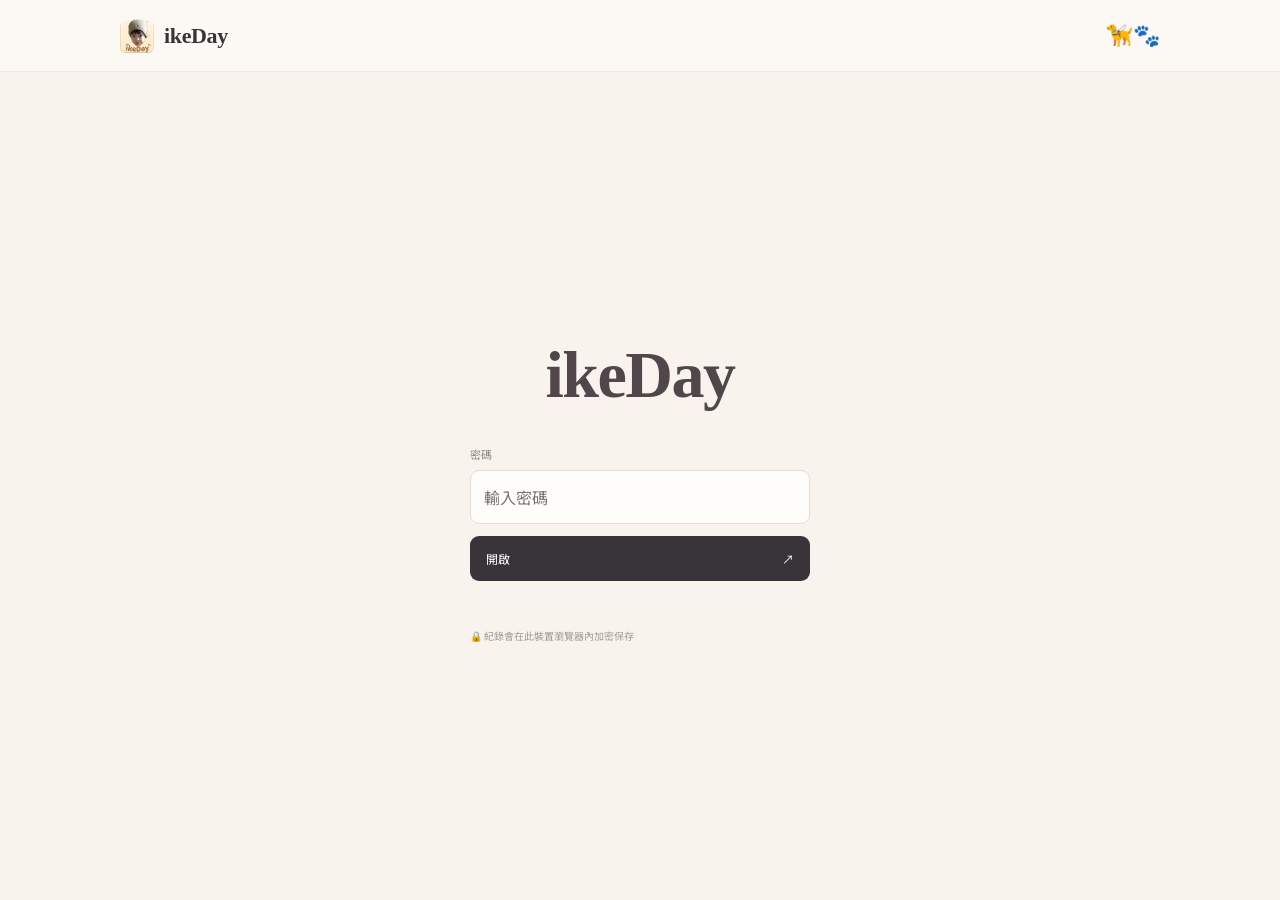
==== commit bce57486: "Change button text from 'unlock' to '開啟'" ====
--- a/ikeDay/index.html
+++ b/ikeDay/index.html
@@ -23,7 +23,7 @@
         <form id="unlockForm">
           <label for="password">密碼</label>
           <input id="password" type="password" autocomplete="current-password" placeholder="輸入密碼" required>
-          <button type="submit">unlock <span>↗</span></button>
+          <button type="submit">開啟<span>↗</span></button>
         </form>
         <p id="lockError" class="error" role="alert"></p>
         <p class="privacy-note">🔒 紀錄會在此裝置瀏覽器內加密保存</p>
@@ -50,7 +50,7 @@
         </div>
       </section>
       <section class="year-card">
-        <div class="year-head"><div class="year-heading"><div class="year-title-row"><h2>一年來了幾次？</h2><div class="year-nav"><button id="prevYear" aria-label="上一年">‹</button><span id="yearLabel">2026</span><button id="nextYear" aria-label="下一年">›</button></div></div><p>每月DM天數 🐾</p></div><div class="year-total"><strong id="yearTotal">0</strong><span>天有來</span></div></div>
+        <div class="year-head"><div class="year-heading"><div class="year-title-row"><h2>一年來了幾次？</h2><div class="year-nav"><button id="prevYear" aria-label="上一年">‹</button><span id="yearLabel">2026</span><button id="nextYear" aria-label="下一年">›</button></div></div><p>每月DM天數</p></div><div class="year-total"><strong id="yearTotal">0</strong><span>天有來</span></div></div>
         <div id="yearChart" class="year-chart" role="img" aria-label="2026 每月有收到訊息的天數長條圖"></div>
       </section>
       <section class="subscription-card" aria-label="訂閱天數與統計">
